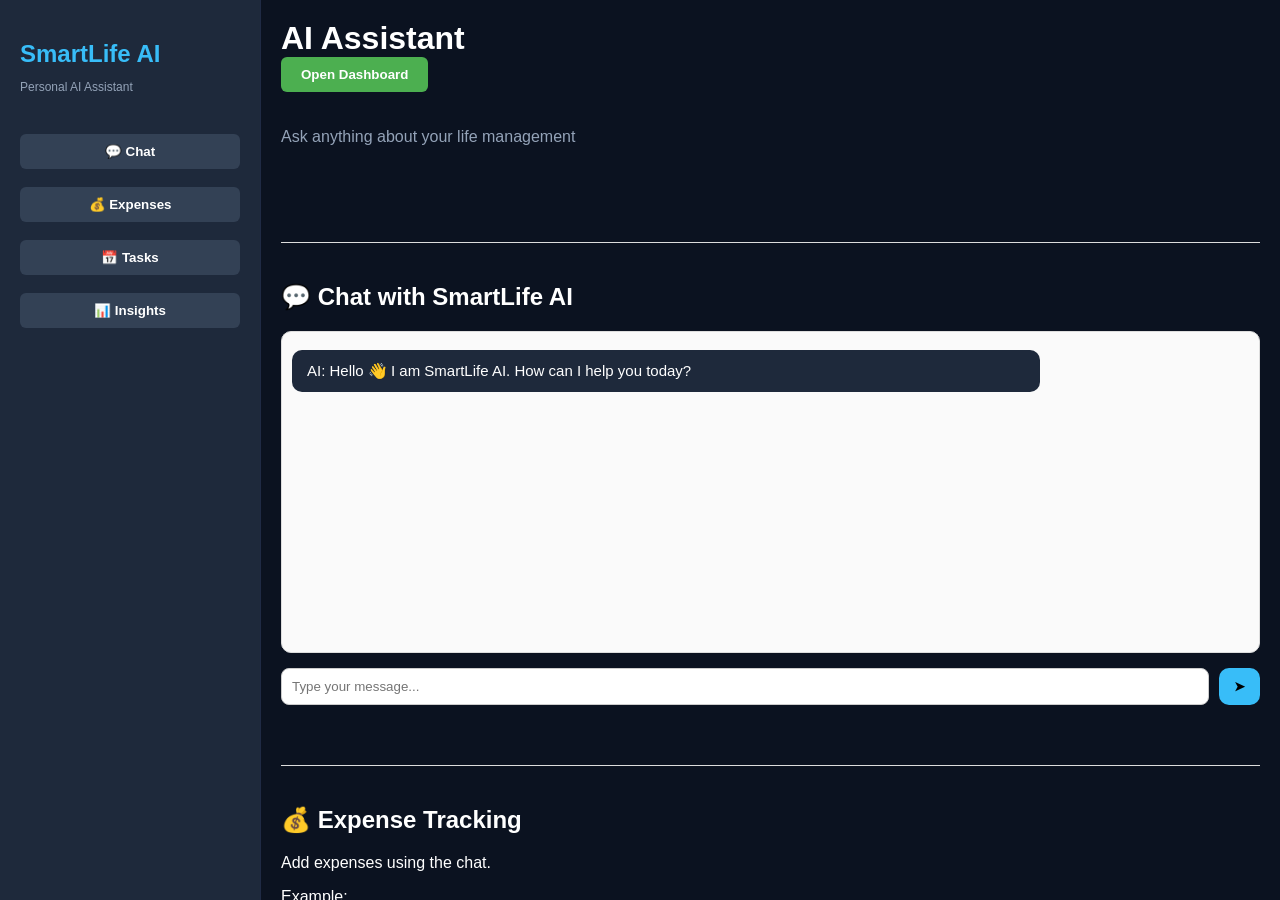
==== backend/static/index.html @ 8d26c007 "Initial SmartLife AI project" ====
<!DOCTYPE html>
<html lang="en">

<head>
<meta charset="UTF-8">
<title>SmartLife AI</title>
<link rel="stylesheet" href="style.css">

<style>

body{
margin:0;
font-family:Arial;
}

.app{
display:flex;
height:100vh;
}

.sidebar{
width:220px;
background:#1e293b;
color:white;
padding:20px;
}

.sidebar h2{
margin-bottom:5px;
}

.menu button{
width:100%;
padding:10px;
margin-top:10px;
border:none;
background:#334155;
color:white;
cursor:pointer;
border-radius:6px;
}

.menu button:hover{
background:#475569;
}

.main{
flex:1;
padding:20px;
overflow-y:auto;
}

.header{
margin-bottom:20px;
}

#chat-box{
height:300px;
overflow-y:auto;
border:1px solid #ddd;
padding:10px;
border-radius:10px;
margin-bottom:15px;
background:#fafafa;
}

.message{
margin:8px 0;
}

.user{
text-align:right;
color:#2563eb;
}

.ai{
text-align:left;
color:#111;
}

.input-area{
display:flex;
gap:10px;
}

input{
flex:1;
padding:10px;
border-radius:8px;
border:1px solid #ccc;
}

button{
padding:10px 15px;
cursor:pointer;
}

.section{
margin-top:60px;
padding-top:20px;
border-top:1px solid #ddd;
}

</style>

</head>

<body>

<div class="app">

<!-- SIDEBAR -->
<div class="sidebar">

<h2>SmartLife AI</h2>
<p>Personal AI Assistant</p>

<div class="menu">
<button onclick="scrollToSection('chat-section')">💬 Chat</button>
<button onclick="scrollToSection('expense-section')">💰 Expenses</button>
<button onclick="scrollToSection('task-section')">📅 Tasks</button>
<button onclick="scrollToSection('insight-section')">📊 Insights</button>
</div>

</div>


<!-- MAIN AREA -->
<div class="main">

<div class="header">
<h1>AI Assistant</h1>

<a href="dashboard.html">
<button class="dashboard-btn">Open Dashboard</button>
</a>

<p>Ask anything about your life management</p>
</div>


<!-- CHAT SECTION -->
<div id="chat-section" class="section">

<h2>💬 Chat with SmartLife AI</h2>

<div id="chat-box">
<div class="message ai">
AI: Hello 👋 I am SmartLife AI. How can I help you today?
</div>
</div>

<div class="input-area">
<input 
type="text" 
id="user-input" 
placeholder="Type your message..."
onkeypress="if(event.key==='Enter'){sendMessage()}"
>

<button onclick="sendMessage()">➤</button>
</div>

</div>


<!-- EXPENSE SECTION -->
<div id="expense-section" class="section">

<h2>💰 Expense Tracking</h2>
<p>Add expenses using the chat.</p>

<p>Example:</p>
<p><b>add expense 500 food</b></p>

</div>


<!-- TASK SECTION -->
<div id="task-section" class="section">

<h2>📅 Task Planner</h2>
<p>You can ask AI to create study plans or daily schedules.</p>

<p>Example:</p>
<p><b>Create a study plan for exams</b></p>

</div>


<!-- INSIGHT SECTION -->
<div id="insight-section" class="section">

<h2>📊 AI Insights</h2>
<p>Visit the dashboard to see expense analytics and AI insights.</p>

<a href="dashboard.html">
<button>Open Dashboard</button>
</a>

</div>

</div>

</div>

<script src="script.js"></script>

</body>
</html>
---- backend/static/style.css ----
body {
    margin: 0;
    font-family: "Segoe UI", sans-serif;
    background: #0b1220;
    color: white;
}

/* MAIN LAYOUT */
.app {
    display: flex;
    height: 100vh;
}

/* SIDEBAR */
.sidebar {
    width: 250px;
    background: #111a2e;
    padding: 20px;
    border-right: 1px solid #1f2a44;
}

.sidebar h2 {
    color: #38bdf8;
}

.sidebar p {
    font-size: 12px;
    color: #94a3b8;
}

.menu {
    margin-top: 30px;
}

.menu button {
    width: 100%;
    padding: 12px;
    margin: 8px 0;
    background: #1e293b;
    border: none;
    color: white;
    border-radius: 8px;
    cursor: pointer;
}

.menu button:hover {
    background: #38bdf8;
    color: black;
}

/* MAIN AREA */
.main {
    flex: 1;
    display: flex;
    flex-direction: column;
    padding: 20px;
}

.header h1 {
    margin: 0;
}

.header p {
    color: #94a3b8;
}

/* CHAT BOX */
#chat-box{
background:#0f172a;
padding:20px;
border-radius:12px;
height:350px;
overflow-y:auto;
color:white;
}

.message{
padding:12px 15px;
margin:10px 0;
border-radius:10px;
max-width:75%;
font-size:15px;
}

.message.ai{
background:#1e293b;
color:white;
}

.message.user{
background:#38bdf8;
color:white;
margin-left:auto;
text-align:right;
}

/* INPUT */
.input-area {
    display: flex;
    gap: 10px;
}

input {
    flex: 1;
    padding: 12px;
    border-radius: 10px;
    border: none;
    outline: none;
}

button {
    padding: 12px 18px;
    background: #38bdf8;
    border: none;
    border-radius: 10px;
    cursor: pointer;
    font-weight: bold;
}

.dashboard-btn{
background:#4CAF50;
color:white;
border:none;
padding:10px 20px;
border-radius:6px;
cursor:pointer;
margin-bottom:20px;
}

.dashboard-btn:hover{
background:#45a049;
}
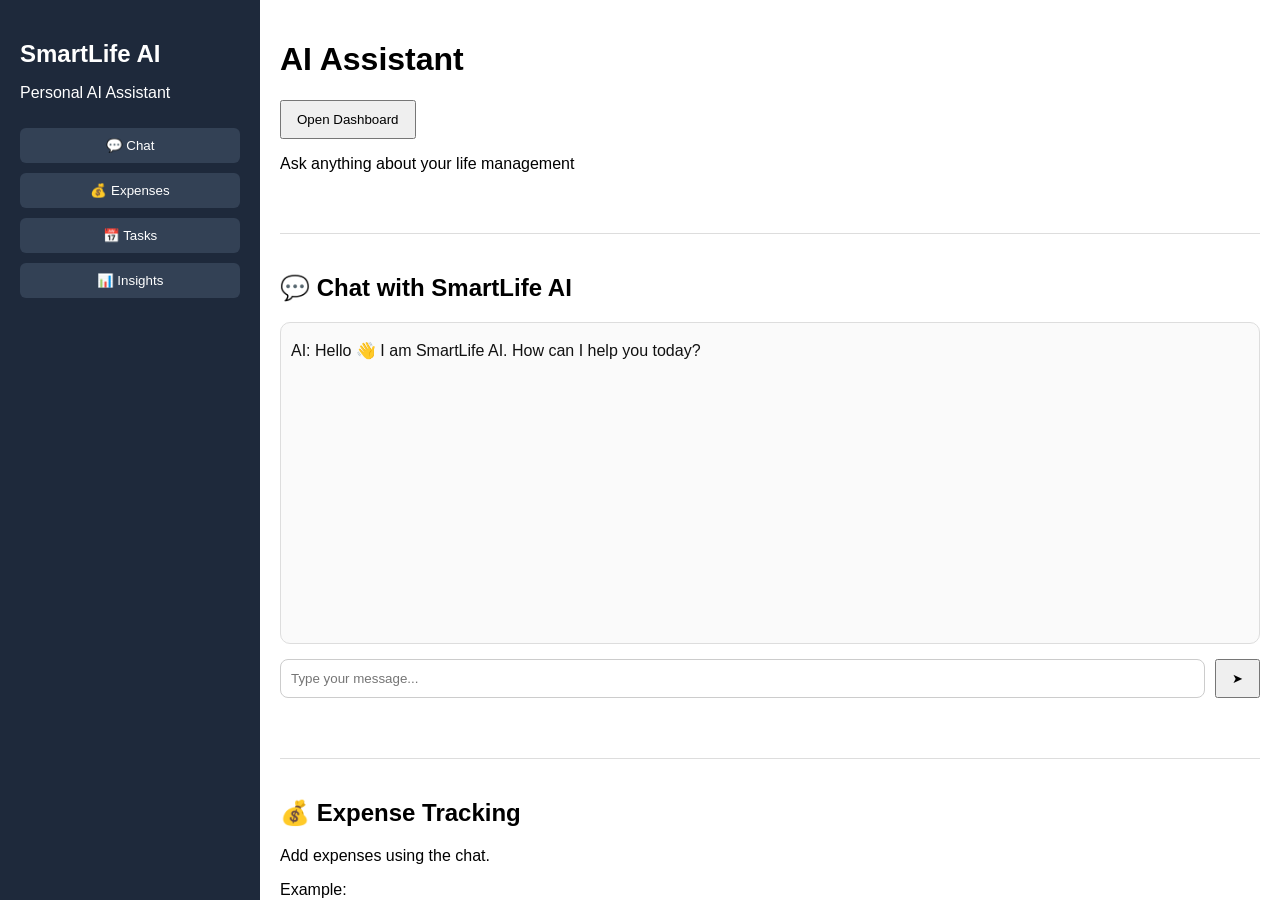
==== commit 80bc2898: "fixed index routes" ====
--- a/backend/static/index.html
+++ b/backend/static/index.html
@@ -4,7 +4,9 @@
 <head>
 <meta charset="UTF-8">
 <title>SmartLife AI</title>
-<link rel="stylesheet" href="style.css">
+
+<link rel="stylesheet" href="/static/style.css">
+<script src="/static/script.js"></script>
 
 <style>
 
@@ -131,7 +133,7 @@
 <div class="header">
 <h1>AI Assistant</h1>
 
-<a href="dashboard.html">
+<a href="/dashboard">
 <button class="dashboard-btn">Open Dashboard</button>
 </a>
 
@@ -194,7 +196,7 @@
 <h2>📊 AI Insights</h2>
 <p>Visit the dashboard to see expense analytics and AI insights.</p>
 
-<a href="dashboard.html">
+<a href="/dashboard">
 <button>Open Dashboard</button>
 </a>
 
@@ -204,7 +206,5 @@
 
 </div>
 
-<script src="script.js"></script>
-
 </body>
 </html>
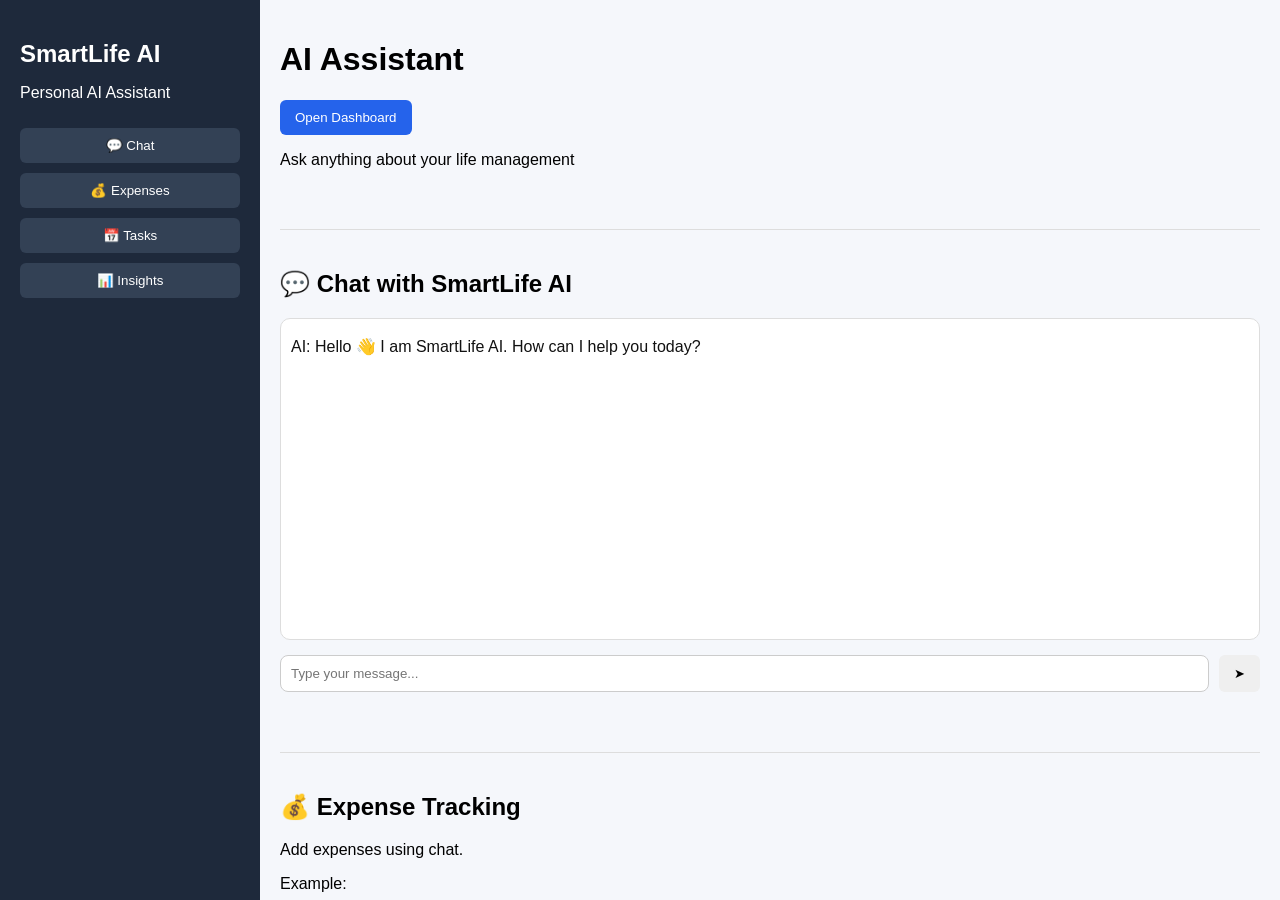
==== commit b44c79f8: "fixed render api calls" ====
--- a/backend/static/index.html
+++ b/backend/static/index.html
@@ -6,13 +6,14 @@
 <title>SmartLife AI</title>
 
 <link rel="stylesheet" href="/static/style.css">
-<script src="/static/script.js"></script>
+<script src="/static/script.js" defer></script>
 
 <style>
 
 body{
 margin:0;
 font-family:Arial;
+background:#f5f7fb;
 }
 
 .app{
@@ -56,6 +57,13 @@
 margin-bottom:20px;
 }
 
+.dashboard-btn{
+background:#2563eb;
+border:none;
+color:white;
+border-radius:6px;
+}
+
 #chat-box{
 height:300px;
 overflow-y:auto;
@@ -63,7 +71,7 @@
 padding:10px;
 border-radius:10px;
 margin-bottom:15px;
-background:#fafafa;
+background:white;
 }
 
 .message{
@@ -95,6 +103,8 @@
 button{
 padding:10px 15px;
 cursor:pointer;
+border-radius:6px;
+border:none;
 }
 
 .section{
@@ -170,9 +180,11 @@
 <div id="expense-section" class="section">
 
 <h2>💰 Expense Tracking</h2>
-<p>Add expenses using the chat.</p>
+
+<p>Add expenses using chat.</p>
 
 <p>Example:</p>
+
 <p><b>add expense 500 food</b></p>
 
 </div>
@@ -182,9 +194,11 @@
 <div id="task-section" class="section">
 
 <h2>📅 Task Planner</h2>
+
 <p>You can ask AI to create study plans or daily schedules.</p>
 
 <p>Example:</p>
+
 <p><b>Create a study plan for exams</b></p>
 
 </div>
@@ -194,6 +208,7 @@
 <div id="insight-section" class="section">
 
 <h2>📊 AI Insights</h2>
+
 <p>Visit the dashboard to see expense analytics and AI insights.</p>
 
 <a href="/dashboard">
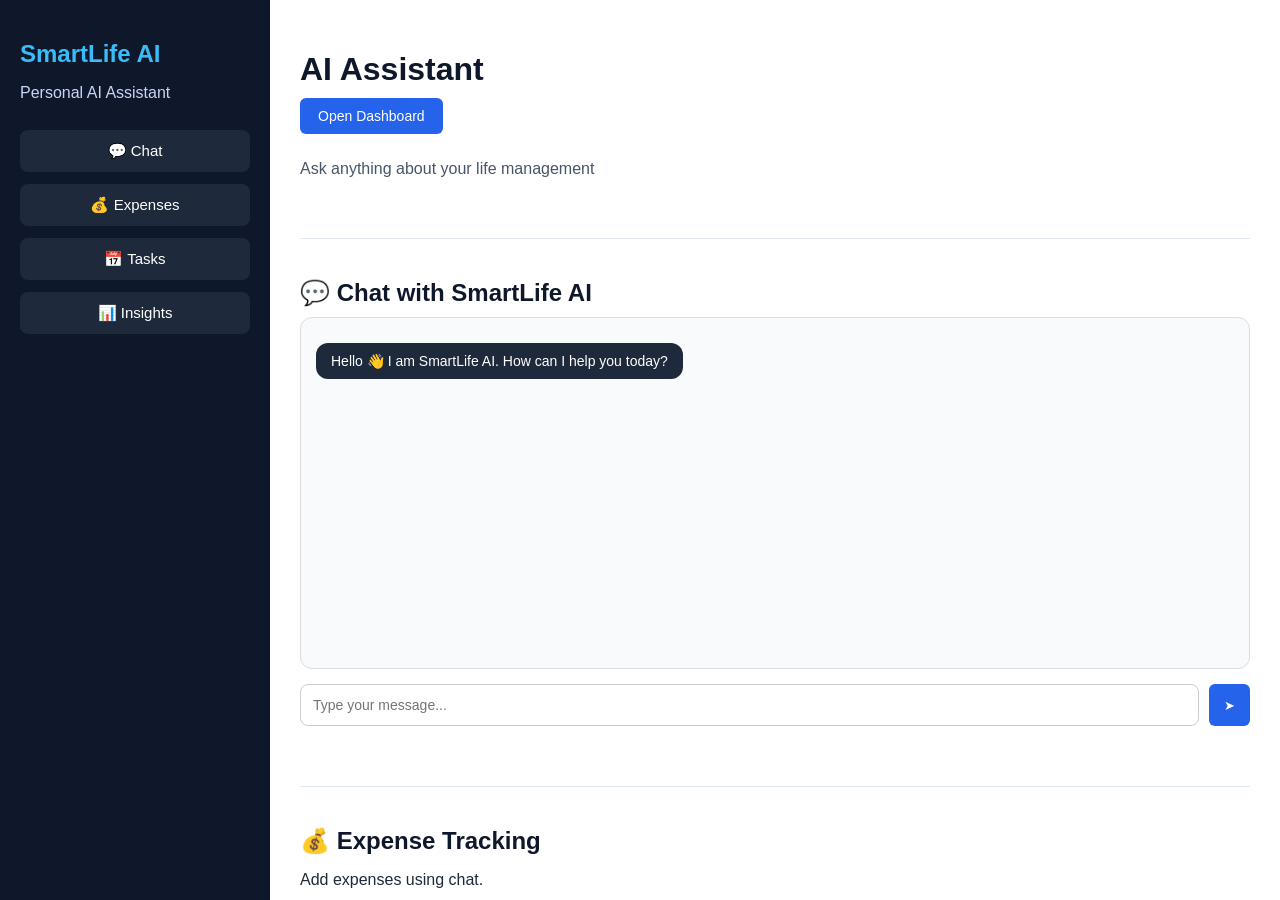
==== commit 46cf0661: "UI improvement" ====
--- a/backend/static/index.html
+++ b/backend/static/index.html
@@ -6,87 +6,149 @@
 <title>SmartLife AI</title>
 
 <link rel="stylesheet" href="/static/style.css">
-<script src="/static/script.js" defer></script>
+<script src="/static/script.js"></script>
 
 <style>
 
 body{
 margin:0;
 font-family:Arial;
-background:#f5f7fb;
-}
+background:#f1f5f9;
+color:#1e293b;
+}
+
+/* APP LAYOUT */
 
 .app{
 display:flex;
 height:100vh;
 }
 
+/* SIDEBAR */
+
 .sidebar{
-width:220px;
-background:#1e293b;
+width:230px;
+background:#0f172a;
 color:white;
 padding:20px;
 }
 
 .sidebar h2{
 margin-bottom:5px;
+color:#38bdf8;
+}
+
+.sidebar p{
+color:#cbd5f5;
 }
 
 .menu button{
 width:100%;
-padding:10px;
-margin-top:10px;
+padding:12px;
+margin-top:12px;
 border:none;
+background:#1e293b;
+color:white;
+cursor:pointer;
+border-radius:8px;
+font-size:15px;
+transition:0.3s;
+}
+
+.menu button:hover{
 background:#334155;
-color:white;
-cursor:pointer;
-border-radius:6px;
-}
-
-.menu button:hover{
-background:#475569;
-}
+}
+
+/* MAIN AREA */
 
 .main{
 flex:1;
-padding:20px;
+padding:30px;
 overflow-y:auto;
-}
+background:white;
+}
+
+/* HEADER */
 
 .header{
-margin-bottom:20px;
-}
+margin-bottom:25px;
+}
+
+.header h1{
+color:#0f172a;
+font-size:32px;
+margin-bottom:10px;
+}
+
+.header p{
+color:#475569;
+}
+
+/* DASHBOARD BUTTON */
 
 .dashboard-btn{
 background:#2563eb;
 border:none;
 color:white;
+padding:10px 18px;
 border-radius:6px;
-}
+font-size:14px;
+cursor:pointer;
+margin-bottom:10px;
+}
+
+.dashboard-btn:hover{
+background:#1d4ed8;
+}
+
+/* CHAT BOX */
 
 #chat-box{
-height:300px;
+height:320px;
 overflow-y:auto;
 border:1px solid #ddd;
-padding:10px;
-border-radius:10px;
+padding:15px;
+border-radius:12px;
 margin-bottom:15px;
-background:white;
-}
+background:#f8fafc;
+}
+
+/* MESSAGES */
 
 .message{
-margin:8px 0;
-}
+margin:10px 0;
+clear:both;
+font-size:14px;
+}
+
+/* USER MESSAGE */
 
 .user{
 text-align:right;
-color:#2563eb;
-}
+}
+
+.user{
+background:#38bdf8;
+color:white;
+padding:10px 15px;
+border-radius:12px;
+display:inline-block;
+max-width:70%;
+float:right;
+}
+
+/* AI MESSAGE */
 
 .ai{
-text-align:left;
-color:#111;
-}
+background:#1e293b;
+color:white;
+padding:10px 15px;
+border-radius:12px;
+display:inline-block;
+max-width:70%;
+}
+
+/* INPUT AREA */
 
 .input-area{
 display:flex;
@@ -95,9 +157,10 @@
 
 input{
 flex:1;
-padding:10px;
+padding:12px;
 border-radius:8px;
 border:1px solid #ccc;
+font-size:14px;
 }
 
 button{
@@ -105,12 +168,25 @@
 cursor:pointer;
 border-radius:6px;
 border:none;
-}
+background:#2563eb;
+color:white;
+}
+
+button:hover{
+background:#1d4ed8;
+}
+
+/* SECTIONS */
 
 .section{
 margin-top:60px;
 padding-top:20px;
-border-top:1px solid #ddd;
+border-top:1px solid #e2e8f0;
+}
+
+.section h2{
+color:#0f172a;
+margin-bottom:10px;
 }
 
 </style>
@@ -136,7 +212,6 @@
 
 </div>
 
-
 <!-- MAIN AREA -->
 <div class="main">
 
@@ -150,19 +225,20 @@
 <p>Ask anything about your life management</p>
 </div>
 
-
 <!-- CHAT SECTION -->
+
 <div id="chat-section" class="section">
 
 <h2>💬 Chat with SmartLife AI</h2>
 
 <div id="chat-box">
 <div class="message ai">
-AI: Hello 👋 I am SmartLife AI. How can I help you today?
+Hello 👋 I am SmartLife AI. How can I help you today?
 </div>
 </div>
 
 <div class="input-area">
+
 <input 
 type="text" 
 id="user-input" 
@@ -171,12 +247,13 @@
 >
 
 <button onclick="sendMessage()">➤</button>
-</div>
-
-</div>
-
+
+</div>
+
+</div>
 
 <!-- EXPENSE SECTION -->
+
 <div id="expense-section" class="section">
 
 <h2>💰 Expense Tracking</h2>
@@ -189,8 +266,8 @@
 
 </div>
 
-
 <!-- TASK SECTION -->
+
 <div id="task-section" class="section">
 
 <h2>📅 Task Planner</h2>
@@ -203,8 +280,8 @@
 
 </div>
 
-
 <!-- INSIGHT SECTION -->
+
 <div id="insight-section" class="section">
 
 <h2>📊 AI Insights</h2>
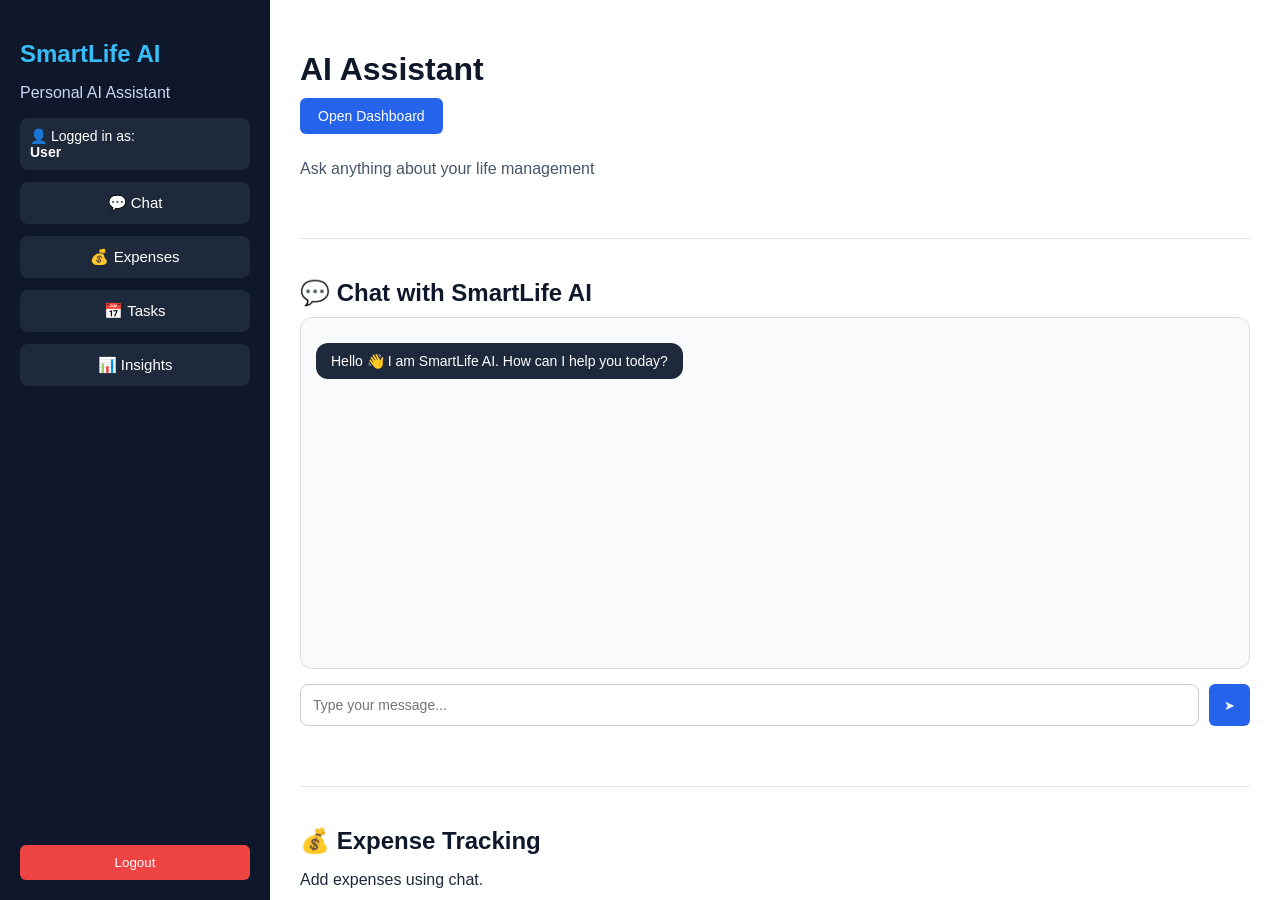
==== commit 0451277c: "Fixed study plan bug and added session user route" ====
--- a/backend/static/index.html
+++ b/backend/static/index.html
@@ -31,6 +31,9 @@
 background:#0f172a;
 color:white;
 padding:20px;
+display:flex;
+flex-direction:column;
+justify-content:space-between;
 }
 
 .sidebar h2{
@@ -40,6 +43,29 @@
 
 .sidebar p{
 color:#cbd5f5;
+}
+
+.user-box{
+margin-top:15px;
+font-size:14px;
+background:#1e293b;
+padding:10px;
+border-radius:8px;
+}
+
+.logout-btn{
+margin-top:10px;
+width:100%;
+padding:10px;
+border:none;
+background:#ef4444;
+color:white;
+cursor:pointer;
+border-radius:6px;
+}
+
+.logout-btn:hover{
+background:#dc2626;
 }
 
 .menu button{
@@ -200,8 +226,15 @@
 <!-- SIDEBAR -->
 <div class="sidebar">
 
+<div>
+
 <h2>SmartLife AI</h2>
 <p>Personal AI Assistant</p>
+
+<div class="user-box">
+👤 Logged in as: <br>
+<b id="usernameDisplay">User</b>
+</div>
 
 <div class="menu">
 <button onclick="scrollToSection('chat-section')">💬 Chat</button>
@@ -209,6 +242,10 @@
 <button onclick="scrollToSection('task-section')">📅 Tasks</button>
 <button onclick="scrollToSection('insight-section')">📊 Insights</button>
 </div>
+
+</div>
+
+<button class="logout-btn" onclick="logoutUser()">Logout</button>
 
 </div>
 
@@ -298,5 +335,40 @@
 
 </div>
 
+<script>
+
+async function loadUsername(){
+
+try{
+
+const res = await fetch("/session-user")
+const data = await res.json()
+
+document.getElementById("usernameDisplay").innerText = data.user
+
+}catch(e){
+
+console.log("User load error")
+
+}
+
+}
+
+async function logoutUser(){
+
+await fetch("/logout")
+
+window.location.href="/"
+
+}
+
+window.onload = function(){
+
+loadUsername()
+
+}
+
+</script>
+
 </body>
 </html>
